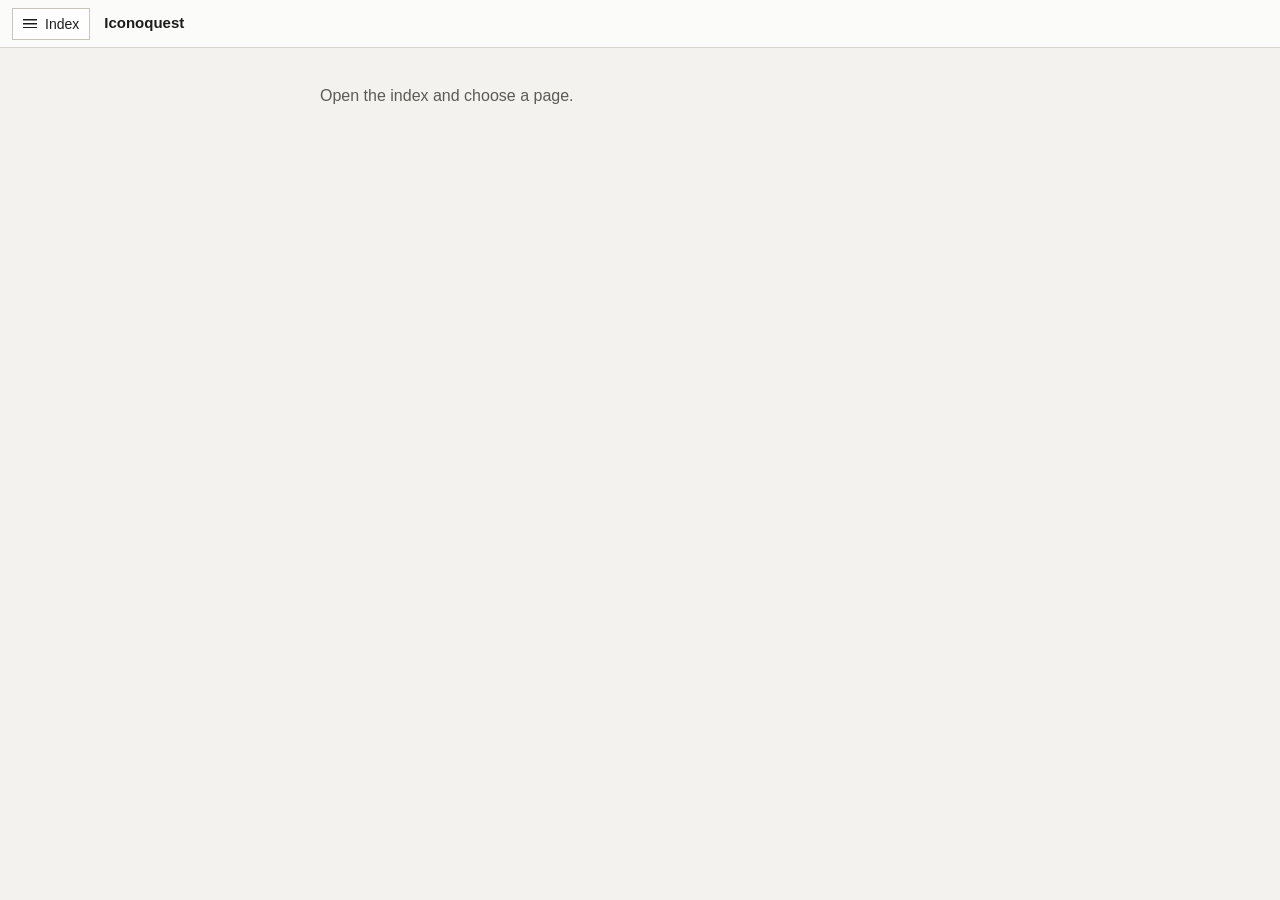
==== index.html @ 886b289e "Add a folder index for text, picture, and quiz pages. Co-authored-by: Cursor <cursoragent@cursor.com" ====
<!DOCTYPE html>
<html lang="en">
<head>
  <meta charset="utf-8">
  <meta name="viewport" content="width=device-width, initial-scale=1">
  <title>Iconoquest</title>
  <link rel="stylesheet" href="style.css">
</head>
<body>
  <header class="top">
    <button type="button" class="index-btn" id="index-btn" aria-expanded="false" aria-controls="sidebar">
      <span class="bars" aria-hidden="true"></span>
      Index
    </button>
    <span class="brand">Iconoquest</span>
  </header>

  <div id="scrim" class="scrim" hidden></div>

  <nav id="sidebar" class="sidebar" aria-label="Folder index" tabindex="-1" inert>
    <p id="side-label" class="side-label">Folders</p>
    <div id="tree" class="tree" aria-labelledby="side-label"></div>
  </nav>

  <main>
    <article id="view">
      <p class="empty">Open the index and choose a page.</p>
    </article>
  </main>

  <script src="app.js"></script>
</body>
</html>
---- style.css ----
:root {
  --bg: #f3f2ef;
  --chrome: #fbfbfa;
  --ink: #1c1c1c;
  --muted: #5e5a54;
  --line: #d8d5ce;
  --hover: #efeee9;
  --active: #e6e3db;
  --sidebar-w: 320px;
  --header-h: 48px;
}

* { box-sizing: border-box; }

html, body { margin: 0; }

body {
  min-height: 100vh;
  background: var(--bg);
  color: var(--ink);
  font: 16px/1.5 "Segoe UI", Tahoma, sans-serif;
}

:focus { outline: none; }

:focus-visible {
  outline: 2px solid var(--ink);
  outline-offset: 2px;
}

button { font: inherit; color: inherit; }

.top {
  position: sticky;
  top: 0;
  z-index: 30;
  display: flex;
  align-items: center;
  gap: 14px;
  height: var(--header-h);
  padding: 0 12px;
  background: var(--chrome);
  border-bottom: 1px solid var(--line);
}

.index-btn {
  display: inline-flex;
  align-items: center;
  gap: 8px;
  height: 32px;
  padding: 0 10px;
  border: 1px solid #c8c4bb;
  background: #fff;
  font-size: 14px;
  line-height: 1;
  cursor: pointer;
}

.index-btn:hover { background: #f3f1ec; }

.bars {
  width: 14px;
  height: 9px;
  background:
    linear-gradient(currentColor, currentColor) 0 0 / 100% 1.5px no-repeat,
    linear-gradient(currentColor, currentColor) 0 50% / 100% 1.5px no-repeat,
    linear-gradient(currentColor, currentColor) 0 100% / 100% 1.5px no-repeat;
}

.brand { font-size: 15px; font-weight: 600; }

.scrim {
  position: fixed;
  z-index: 15;
  inset: var(--header-h) 0 0;
  border: 0;
  padding: 0;
  background: rgba(28, 28, 28, 0.35);
}

.scrim[hidden] { display: none; }

.sidebar {
  position: fixed;
  z-index: 20;
  top: var(--header-h);
  left: 0;
  bottom: 0;
  width: var(--sidebar-w);
  background: var(--chrome);
  border-right: 1px solid var(--line);
  transform: translateX(-100%);
  transition: transform 160ms ease;
  overflow: auto;
  overscroll-behavior: contain;
}

.sidebar.is-open { transform: none; }

.sidebar:focus,
.sidebar:focus-visible { outline: none; }

.side-label {
  margin: 16px 16px 6px;
  font-size: 12px;
  letter-spacing: 0.04em;
  text-transform: uppercase;
  color: var(--muted);
}

.tree { padding-bottom: 24px; user-select: none; }

.row {
  display: flex;
  align-items: center;
  gap: 6px;
  width: 100%;
  min-height: 32px;
  padding: 0 12px 0 12px;
  border: 0;
  background: transparent;
  font-size: 14px;
  line-height: 1.2;
  text-align: left;
  cursor: pointer;
}

.row:hover { background: var(--hover); }

.row.is-active { background: var(--active); }

.row.is-folder { font-weight: 600; }

.row:focus-visible { outline-offset: -2px; }

.chev {
  width: 16px;
  height: 16px;
  flex: none;
  display: grid;
  place-items: center;
  color: var(--muted);
}

.chev::before {
  content: "";
  display: block;
  width: 0;
  height: 0;
  border-top: 4px solid transparent;
  border-bottom: 4px solid transparent;
  border-left: 5px solid currentColor;
}

.chev.is-open::before {
  border-right: 4px solid transparent;
  border-bottom: 0;
  border-left: 4px solid transparent;
  border-top: 5px solid currentColor;
}

.chev.is-leaf::before { display: none; }

.name {
  overflow: hidden;
  text-overflow: ellipsis;
  white-space: nowrap;
}

.kind {
  margin-left: auto;
  flex: none;
  font-size: 12px;
  font-weight: 400;
  color: var(--muted);
}

body.lock { overflow: hidden; }

main {
  padding: 36px 20px 80px;
  transition: margin-left 160ms ease;
}

body.sidebar-open main { margin-left: var(--sidebar-w); }

#view { max-width: 40rem; margin: 0 auto; }

h1 {
  margin: 0 0 16px;
  font-size: 22px;
  font-weight: 600;
  line-height: 1.3;
}

.crumb {
  margin: 0 0 6px;
  font-size: 13px;
  color: var(--muted);
}

.empty { margin: 0; color: var(--muted); }

.prose { margin: 0 0 14px; }

figure { margin: 0 0 28px; }

figure img {
  display: block;
  width: 100%;
  height: auto;
  aspect-ratio: 3 / 2;
  background: #e7e4dc;
  border: 1px solid var(--line);
}

figcaption {
  margin-top: 6px;
  font-size: 13px;
  color: var(--muted);
}

.q {
  margin: 0 0 20px;
  padding: 0;
  border: 0;
  min-inline-size: 0;
}

.q legend {
  margin-bottom: 8px;
  padding: 0;
  font-weight: 600;
}

.option {
  display: flex;
  align-items: flex-start;
  gap: 8px;
  margin-top: -1px;
  padding: 8px 10px;
  background: #fff;
  border: 1px solid var(--line);
  cursor: pointer;
}

.q .option:first-of-type { margin-top: 0; }

.option:has(input:checked) { background: #f3f1ea; }

.option input { margin: 3px 0 0; }

.option span { color: var(--ink); }

.option.is-correct { box-shadow: inset 3px 0 0 #2d6a45; }

.option.is-wrong { box-shadow: inset 3px 0 0 #8d3d32; }

.option:has(input:disabled) { cursor: default; }

.actions {
  display: flex;
  align-items: center;
  gap: 12px;
}

.check {
  height: 34px;
  padding: 0 14px;
  border: 1px solid var(--ink);
  background: var(--ink);
  color: var(--chrome);
  font-size: 14px;
  cursor: pointer;
}

.check:hover { background: #333; }

.result {
  margin: 0;
  font-size: 14px;
  color: var(--muted);
}

@media (max-width: 800px) {
  .sidebar { width: min(var(--sidebar-w), 88vw); }
  body.sidebar-open main { margin-left: 0; }
}

@media (prefers-reduced-motion: reduce) {
  .sidebar,
  main { transition: none; }
}
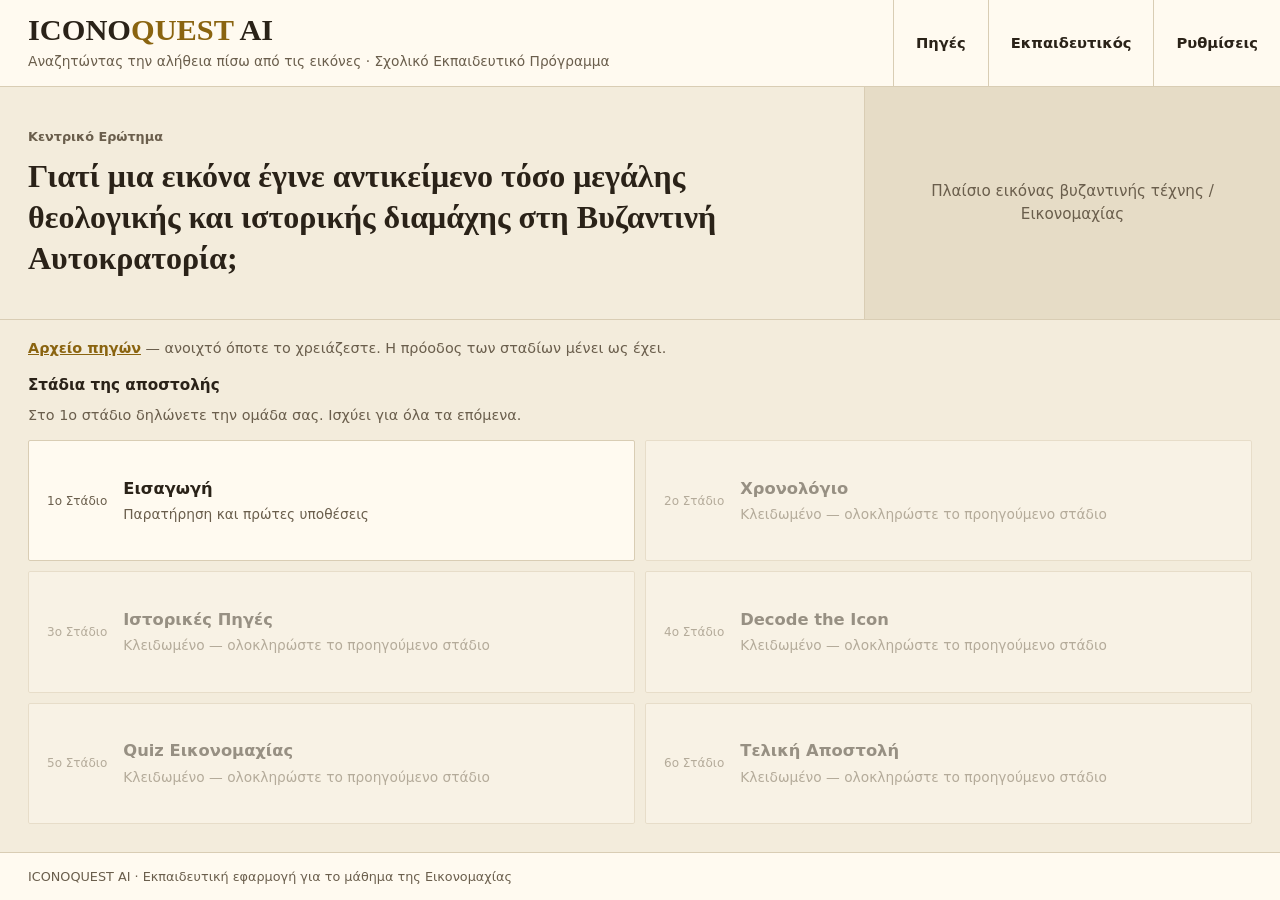
==== commit b2554497: "Publish the Iconoquest lesson site for GitHub Pages. Replace the placeholder index with the staged l" ====
--- a/index.html
+++ b/index.html
@@ -1,33 +1,44 @@
 <!DOCTYPE html>
-<html lang="en">
+<html lang="el" data-theme="parchment">
 <head>
-  <meta charset="utf-8">
-  <meta name="viewport" content="width=device-width, initial-scale=1">
-  <title>Iconoquest</title>
-  <link rel="stylesheet" href="style.css">
+<meta charset="UTF-8">
+<meta name="viewport" content="width=device-width, initial-scale=1.0">
+<title>ICONOQUEST AI – Αναζητώντας την αλήθεια πίσω από τις εικόνες</title>
+<link rel="stylesheet" href="css/app.css">
 </head>
-<body>
-  <header class="top">
-    <button type="button" class="index-btn" id="index-btn" aria-expanded="false" aria-controls="sidebar">
-      <span class="bars" aria-hidden="true"></span>
-      Index
-    </button>
-    <span class="brand">Iconoquest</span>
+<body data-page="home" data-root="">
+<div class="app">
+  <header>
+    <a class="brand" href="index.html">
+      <h1>ICONO<b>QUEST</b> AI</h1>
+      <p>Αναζητώντας την αλήθεια πίσω από τις εικόνες · Σχολικό Εκπαιδευτικό Πρόγραμμα</p>
+    </a>
+    <nav class="bar menu">
+      <a class="btn" href="arxeio/index.html">Πηγές</a>
+      <a class="btn" href="ekpaideftikos/index.html">Εκπαιδευτικός</a>
+      <a class="btn" href="rythmiseis/index.html">Ρυθμίσεις</a>
+    </nav>
   </header>
-
-  <div id="scrim" class="scrim" hidden></div>
-
-  <nav id="sidebar" class="sidebar" aria-label="Folder index" tabindex="-1" inert>
-    <p id="side-label" class="side-label">Folders</p>
-    <div id="tree" class="tree" aria-labelledby="side-label"></div>
-  </nav>
-
-  <main>
-    <article id="view">
-      <p class="empty">Open the index and choose a page.</p>
-    </article>
-  </main>
-
-  <script src="app.js"></script>
+  
+  <section class="hero">
+    <div class="question">
+      <small>Κεντρικό Ερώτημα</small>
+      <h2>Γιατί μια εικόνα έγινε αντικείμενο τόσο μεγάλης θεολογικής και ιστορικής διαμάχης στη Βυζαντινή Αυτοκρατορία;</h2>
+    </div>
+    <div class="frame">Πλαίσιο εικόνας βυζαντινής τέχνης / Εικονομαχίας</div>
+  </section>
+  <div class="sheet">
+    <p class="sec-note"><a href="arxeio/index.html">Αρχείο πηγών</a> — ανοιχτό όποτε το χρειάζεστε. Η πρόοδος των σταδίων μένει ως έχει.</p>
+    <h2 class="sec-title">Στάδια της αποστολής</h2>
+    <p id="groupLine" class="sec-note"></p>
+    <nav class="grid" id="cards"></nav>
+  </div>
+  <footer>ICONOQUEST AI · Εκπαιδευτική εφαρμογή για το μάθημα της Εικονομαχίας</footer>
+</div>
+<div id="toast" class="toast" role="status" aria-live="polite"></div>
+<script src="js/data.js"></script>
+<script src="js/progress.js"></script>
+<script src="js/cloud.js"></script>
+<script src="js/main.js"></script>
 </body>
 </html>
--- a/css/app.css
+++ b/css/app.css
@@ -0,0 +1,138 @@
+:root{
+  --bg:#f3efe6; --text:#1c1915; --accent:#8f2d2d;
+  --surface:#fffdf8; --surface2:#e7e0d2;
+  --line:#d4cbb8; --muted:#5e574c;
+  --accent-ink:#fff; --ok:#1d6b45; --bad:#9f2d2d; --info:#1d5c78;
+  --fs:16px; --dur:.15s; --pad:28px;
+  --serif:Georgia,'Palatino Linotype',Palatino,serif;
+  --sans:'Segoe UI',system-ui,-apple-system,Roboto,'Helvetica Neue',Arial,sans-serif;
+}
+[data-theme=navy]{--bg:#101b2b;--text:#f1f5f9;--accent:#d4af37;--accent-ink:#14110a;--ok:#34d399;--bad:#f87171;--info:#38bdf8;--surface:color-mix(in srgb,var(--bg) 93%,var(--text));--surface2:color-mix(in srgb,var(--bg) 86%,var(--text));--line:color-mix(in srgb,var(--bg) 76%,var(--text));--muted:color-mix(in srgb,var(--text) 62%,var(--bg))}
+[data-theme=night]{--bg:#0b0d12;--text:#e8eaf0;--accent:#d4af37;--accent-ink:#14110a;--surface:color-mix(in srgb,var(--bg) 93%,var(--text));--surface2:color-mix(in srgb,var(--bg) 86%,var(--text));--line:color-mix(in srgb,var(--bg) 76%,var(--text));--muted:color-mix(in srgb,var(--text) 62%,var(--bg))}
+[data-theme=parchment]{--bg:#f3ecdc;--text:#2a2218;--accent:#8a6410;--accent-ink:#fff;--ok:#0f7a55;--bad:#b42318;--info:#0b6b95;--surface:#fffaf0;--surface2:#e6dcc6;--line:#d9cdb4;--muted:#6a5e4c}
+[data-theme=contrast]{--bg:#000;--text:#fff;--accent:#ffd400;--accent-ink:#000;--line:#fff;--surface:#111;--surface2:#000;--muted:#ddd;--ok:#7dffb3;--bad:#ff8d8d;--info:#9be7ff}
+[data-motion=off] *{transition:none!important;animation:none!important}
+@media(prefers-reduced-motion:reduce){*{transition:none!important;animation:none!important}}
+*{box-sizing:border-box;margin:0;padding:0}
+html{font-size:var(--fs);height:100%}
+body{background:var(--bg);color:var(--text);font-family:var(--sans);min-height:100vh;line-height:1.5;transition:background var(--dur)}
+button,input,select,textarea{font:inherit;color:inherit}
+button{cursor:pointer}
+:focus-visible{outline:3px solid var(--accent);outline-offset:2px}
+.app{width:100%;min-height:100vh;margin:0;padding:0;display:flex;flex-direction:column}
+header{display:flex;justify-content:space-between;align-items:stretch;gap:24px;min-height:72px;padding-left:var(--pad);border-bottom:1px solid var(--line);background:var(--surface)}
+.brand{display:flex;flex-direction:column;justify-content:center;padding:14px 0;min-width:0}
+.brand h1{font-family:var(--serif);font-size:clamp(1.45rem,2.4vw,1.9rem);letter-spacing:0;line-height:1.1;font-weight:700}
+.brand h1 b{color:var(--accent);font-weight:700}
+.brand p{color:var(--muted);font-size:.86rem;margin-top:4px}
+.bar{display:flex;gap:8px;flex-wrap:wrap;align-items:center}
+.menu{align-items:stretch;gap:0;flex-wrap:nowrap}
+.btn{display:inline-flex;align-items:center;justify-content:center;gap:8px;background:var(--surface);border:1px solid var(--line);border-radius:2px;padding:10px 16px;font-weight:600;font-size:.92rem;transition:background var(--dur),border-color var(--dur)}
+.menu .btn{background:transparent;border:none;border-left:1px solid var(--line);border-radius:0;padding:0 22px;min-height:72px}
+.btn:hover,.menu .btn:hover{background:var(--surface2)}
+.btn.primary{background:var(--accent);color:var(--accent-ink);border-color:var(--accent)}
+.btn.primary:hover{filter:brightness(1.06)}
+.btn.block{width:100%;margin-top:16px}
+.btn svg,.card svg{width:20px;height:20px;fill:none;stroke:currentColor;stroke-width:2;stroke-linecap:round;stroke-linejoin:round;flex:none}
+.hero{margin:0;flex:none;display:grid;gap:0;grid-template-columns:1.35fr .65fr;align-items:stretch;border-bottom:1px solid var(--line)}
+@media(max-width:800px){
+  header{flex-direction:column;align-items:stretch;padding-left:0;gap:0}
+  .brand{padding:16px var(--pad)}
+  .menu{border-top:1px solid var(--line)}
+  .menu .btn{flex:1;min-height:52px;padding:0 12px}
+  .hero{grid-template-columns:1fr;flex:none}
+}
+.question{background:transparent;border:none;padding:40px var(--pad);display:flex;flex-direction:column;justify-content:center}
+.question small{color:var(--muted);font-weight:600;font-size:.8rem}
+.question h2{font-family:var(--serif);font-size:clamp(1.45rem,2.6vw,2rem);line-height:1.28;margin-top:10px;font-weight:700;max-width:22em}
+.frame{min-height:220px;border:none;border-left:1px solid var(--line);background:var(--surface2);display:grid;place-items:center;text-align:center;padding:32px;color:var(--muted);font-style:normal;font-size:.95rem}
+@media(max-width:800px){.frame{border-left:none;border-top:1px solid var(--line);min-height:200px}}
+.sheet{padding:22px var(--pad) 28px;flex:1;display:flex;flex-direction:column}
+.sec-title{font-size:.95rem;font-weight:700;margin-bottom:12px}
+.grid{display:grid;grid-template-columns:1fr 1fr;gap:10px}
+@media(min-width:801px){.grid{flex:1;grid-template-rows:repeat(3,minmax(92px,1fr))}.card{height:100%}}
+@media(max-width:800px){.grid{grid-template-columns:1fr}}
+.card{text-align:left;background:var(--surface);border:1px solid var(--line);border-radius:2px;padding:16px 18px;display:grid;grid-template-columns:auto 1fr;gap:14px 16px;align-items:center;min-height:0;transition:background var(--dur)}
+.card:hover{background:var(--surface2)}
+.card.is-locked,.card:disabled{opacity:.45;cursor:not-allowed}
+.card.is-locked:hover,.card:disabled:hover{background:var(--surface)}
+.card.is-done{box-shadow:inset 3px 0 0 var(--ok)}
+.sec-note{margin:-4px 0 14px;color:var(--muted);font-size:.9rem}
+.card .top{display:flex;flex-direction:column;align-items:flex-start;gap:6px;color:var(--accent);min-width:96px}
+.tag{font-size:.75rem;color:var(--muted);background:none;border:none;padding:0;border-radius:0}
+.card .t{font-weight:650;font-size:1.02rem}
+.card .d{color:var(--muted);font-size:.86rem;font-weight:400;display:block;margin-top:3px}
+footer{margin-top:0;padding:14px var(--pad);border-top:1px solid var(--line);color:var(--muted);font-size:.8rem;background:var(--surface)}
+
+/* Menus (stage, teacher, settings) fill the screen */
+.overlay{position:fixed;inset:0;background:var(--bg);display:none;padding:0;z-index:50}
+.overlay.on{display:block}
+.modal{background:var(--bg);border:none;border-radius:0;width:100%;height:100%;max-width:none;max-height:none;overflow:hidden;box-shadow:none;display:flex;flex-direction:column}
+.m-head{display:flex;justify-content:space-between;align-items:center;gap:16px;min-height:72px;padding:0 12px 0 var(--pad);border-bottom:1px solid var(--line);background:var(--surface);flex:none}
+.m-head h2{font-family:var(--serif);font-size:1.25rem;color:var(--text);font-weight:700}
+.x{background:none;border:none;width:48px;height:48px;font-size:1.6rem;line-height:1;color:var(--muted);padding:0;border-radius:2px}
+.x:hover{color:var(--text);background:var(--surface2)}
+.m-body{padding:28px var(--pad) 36px;font-size:1rem;flex:1;overflow:auto;min-height:0}
+.m-foot{padding:14px var(--pad);border-top:1px solid var(--line);background:var(--surface);flex:none}
+.box{background:var(--surface);border:1px solid var(--line);border-radius:2px;padding:18px 20px;margin-bottom:18px}
+.box ul{padding-left:1.2em;color:var(--text);line-height:1.65;margin-top:8px}
+.box li+li{margin-top:6px}
+label{display:block;font-weight:600;font-size:.88rem;margin:16px 0 8px}
+input[type=text],textarea,select{width:100%;background:var(--surface);border:1px solid var(--line);border-radius:2px;padding:12px 14px}
+textarea{min-height:120px;resize:vertical}
+input[type=range]{width:100%;accent-color:var(--accent);margin:4px 0 8px}
+input[type=color]{width:44px;height:36px;border:1px solid var(--line);border-radius:2px;background:none;padding:2px}
+.row{display:flex;justify-content:space-between;align-items:center;gap:16px;flex-wrap:wrap;margin-bottom:16px}
+.tabs{display:grid;grid-template-columns:repeat(4,1fr);gap:0;margin:0 0 18px;border:1px solid var(--line);background:var(--surface)}
+.src-nav{grid-template-columns:repeat(5,minmax(0,1fr))}
+@media(max-width:800px){.src-nav{grid-template-columns:1fr 1fr}}
+.h-src{font-family:var(--serif);font-size:1.25rem;margin:8px 0 10px;font-weight:700}
+#sources > section + section{margin-top:18px}
+.source{background:var(--surface);border:1px solid var(--line);padding:18px 20px;margin:0 0 12px}
+.source p{line-height:1.65}
+.source cite{display:block;margin-top:14px;font-style:normal;color:var(--muted);font-size:.88rem;font-weight:650}
+.source a{color:var(--info)}
+.source img{display:block;width:min(100%,420px);height:auto;margin-top:14px;border:1px solid var(--line);background:#1a140c}
+section.is-off{display:none}
+.sec-note a{color:var(--accent);font-weight:650}
+.tab{background:transparent;border:none;border-right:1px solid var(--line);border-radius:0;padding:14px 12px;font-weight:600;font-size:.92rem}
+.tab:last-child{border-right:none}
+.tab.on{background:var(--accent);color:var(--accent-ink)}
+.tl{display:flex;justify-content:space-between;align-items:center;gap:20px;background:var(--surface);border:1px solid var(--line);border-radius:0;padding:14px 16px;margin:0 0 8px}
+.tl label{margin:0;font-weight:500;flex:1}
+.tl select{width:auto;min-width:7.5rem;flex:none;font-weight:700;color:var(--accent);padding:8px 12px}
+.fb{display:none;margin-top:12px;padding:12px 16px;border-radius:2px;font-weight:600;font-size:.92rem}
+.fb.ok{display:block;background:color-mix(in srgb,var(--ok) 16%,var(--surface));color:var(--ok)}
+.fb.bad{display:block;background:color-mix(in srgb,var(--bad) 14%,var(--surface));color:var(--bad)}
+.myth{background:color-mix(in srgb,var(--bad) 12%,var(--surface));border:1px solid color-mix(in srgb,var(--bad) 40%,var(--line));color:var(--text);border-radius:2px;padding:14px 16px;margin-bottom:14px;font-size:.92rem}
+.opt{display:flex;align-items:flex-start;gap:12px;background:var(--surface);border:1px solid var(--line);border-radius:0;padding:13px 16px;margin:-1px 0 0;font-weight:400;font-size:.95rem;cursor:pointer}
+.q-title + .opt{margin-top:0}
+.opt:hover{background:var(--surface2)}
+.opt input{accent-color:var(--accent);margin-top:3px;flex:none}
+.q-meta{display:flex;justify-content:space-between;align-items:baseline;gap:16px;margin-top:8px}
+.q-time{font-family:var(--serif);font-size:1.7rem;font-weight:700;color:var(--accent);font-variant-numeric:tabular-nums}
+.q-time.low{color:var(--bad)}
+.q-bar{height:4px;background:var(--line);margin:8px 0 4px}
+.q-bar span{display:block;height:100%;width:100%;background:var(--accent)}
+.q-title{font-weight:650;margin:22px 0 8px;font-size:1rem}
+.score{font-family:var(--serif);font-size:1.8rem;color:var(--accent);text-align:left;margin-bottom:16px}
+.entry{background:var(--surface);border:1px solid var(--line);border-left:3px solid var(--info);border-radius:2px;padding:12px 14px;margin-bottom:8px;font-size:.9rem}
+.entry .h{display:flex;justify-content:space-between;gap:12px;color:var(--accent);font-weight:700;margin-bottom:4px}
+.entry .h span:last-child{color:var(--muted);font-weight:400}
+#dashList{max-height:none!important;overflow:visible!important}
+.sw{display:flex;gap:10px;flex-wrap:wrap;align-items:center}
+.sw button{width:36px;height:36px;border-radius:2px;border:1px solid var(--line);padding:0}
+.sw button.on{border-color:var(--accent);box-shadow:inset 0 0 0 2px var(--bg),inset 0 0 0 4px var(--accent)}
+.switch{display:flex;justify-content:space-between;align-items:center;gap:16px;padding:14px 0;border-bottom:1px solid var(--line);font-weight:500}
+.switch input{width:18px;height:18px;accent-color:var(--accent);flex:none}
+.set-h{font-family:var(--serif);color:var(--text);margin:26px 0 8px;font-size:1.05rem}
+.set-h:first-child{margin-top:0}
+.toast{position:fixed;left:var(--pad);bottom:20px;transform:translateY(12px);background:var(--surface);border:1px solid var(--line);padding:12px 16px;border-radius:2px;font-weight:600;font-size:.9rem;opacity:0;pointer-events:none;transition:.2s;z-index:99;max-width:min(420px,calc(100vw - 32px))}
+.toast.on{opacity:1;transform:none}
+.toast.ok{border-color:var(--ok)}.toast.bad{border-color:var(--bad)}
+
+a.brand{color:inherit;text-decoration:none;display:flex;flex-direction:column;justify-content:center}
+.menu a.btn{color:inherit;text-decoration:none}
+a.card{color:inherit;text-decoration:none}
+.sheet h1{font-family:var(--serif);font-size:clamp(1.4rem,2.4vw,1.85rem);line-height:1.25;margin:0 0 14px;font-weight:700}
+
